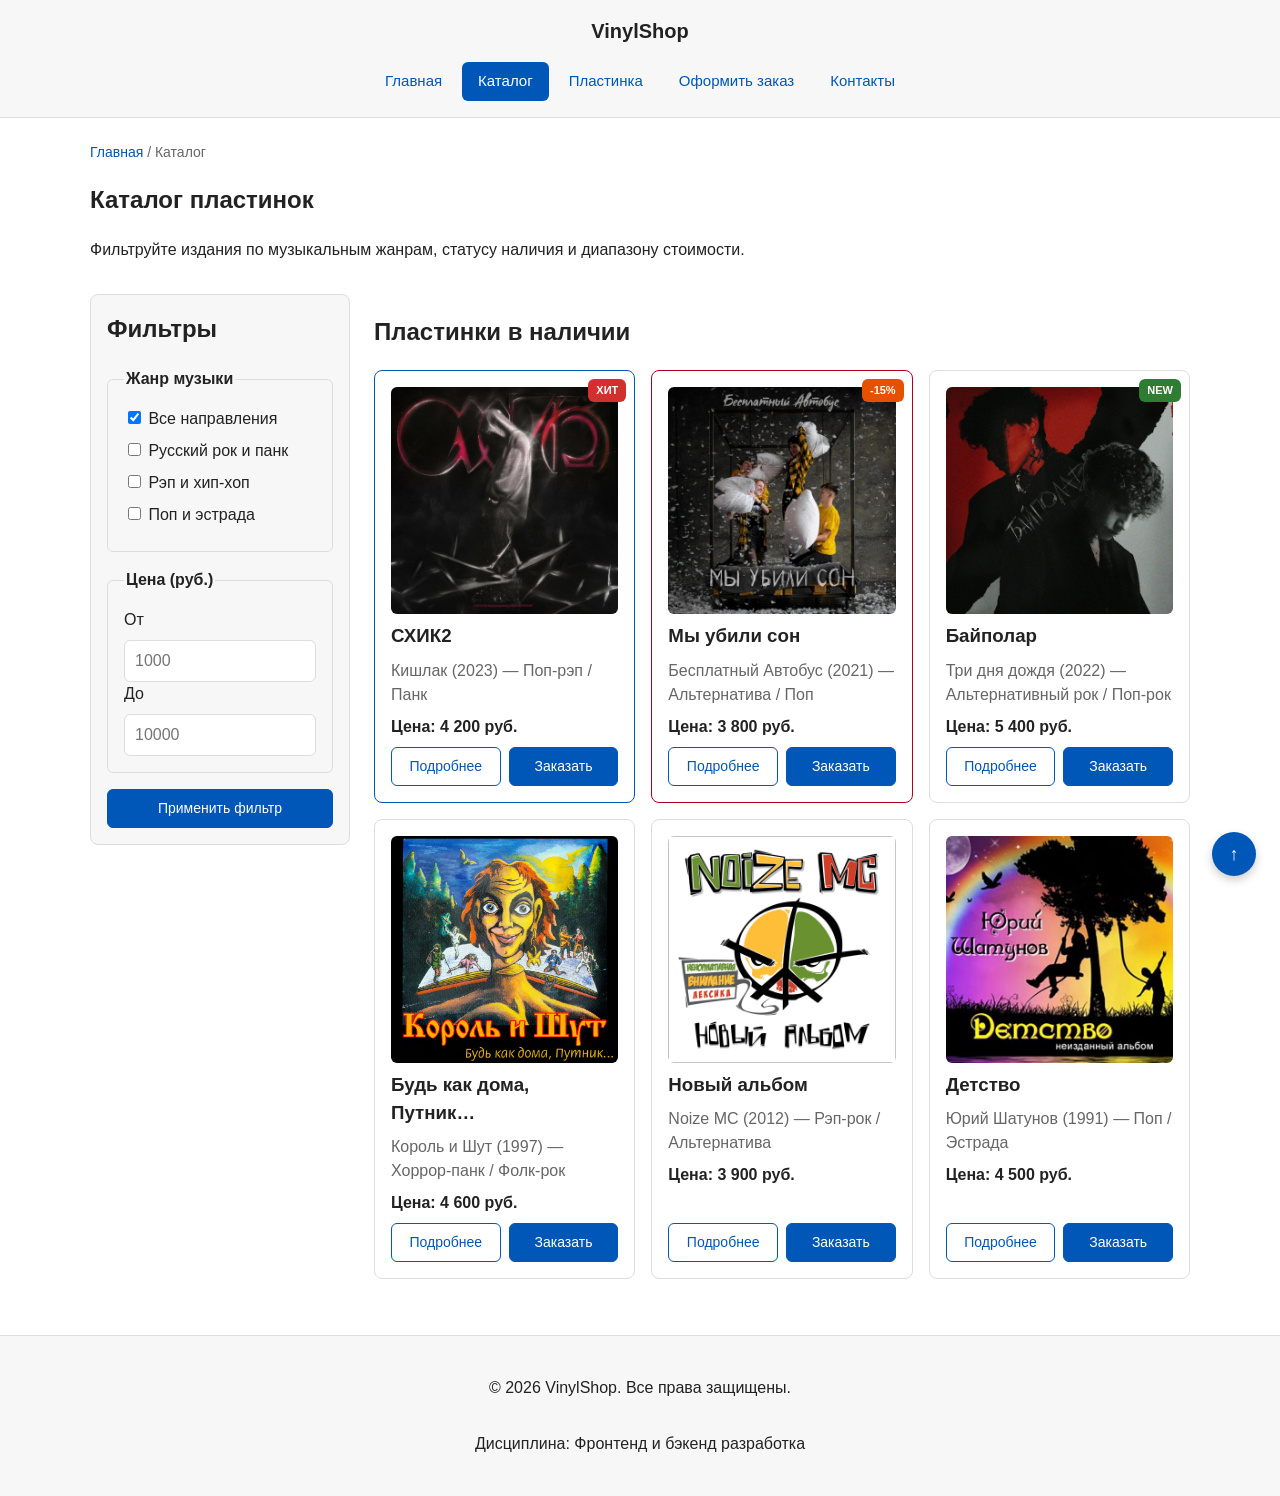
==== catalog.html @ 3bd770f6 "feat: add responsive layout styles" ====
<!DOCTYPE html>
<html lang="ru">

<head>
    <meta charset="UTF-8">
    <meta name="viewport" content="width=device-width, initial-scale=1.0">
    <meta name="description" content="Каталог виниловых пластинок магазина VinylShop. Фильтры по жанрам и ценам.">
    <meta property="og:type" content="website">
    <meta property="og:title" content="Каталог винила — VinylShop">
    <meta property="og:description" content="Выбирайте пластинки любимых исполнителей в каталоге VinylShop.">
    <title>Каталог винила — VinylShop</title>
    <link rel="stylesheet" href="css/style.css">
    <link rel="stylesheet" href="css/responsive.css">
    <script src="js/main.js" defer></script>
</head>

<body id="top">
    <header class="site-header">
        <div class="site-header__inner">
            <a class="site-header__logo" href="index.html">VinylShop</a>
            <nav class="site-nav" aria-label="Основная навигация">
                <ul class="site-nav__list">
                    <li class="site-nav__item"><a class="site-nav__link" href="index.html">Главная</a></li>
                    <li class="site-nav__item"><a class="site-nav__link site-nav__link--active" href="catalog.html">Каталог</a></li>
                    <li class="site-nav__item"><a class="site-nav__link" href="product1.html">Пластинка</a></li>
                    <li class="site-nav__item"><a class="site-nav__link" href="order.html">Оформить заказ</a></li>
                    <li class="site-nav__item"><a class="site-nav__link" href="contacts.html">Контакты</a></li>
                </ul>
            </nav>
        </div>
    </header>

    <main>
        <nav class="breadcrumbs" aria-label="Хлебные крошки">
            <a class="breadcrumbs__link" href="index.html">Главная</a>
            <span class="breadcrumbs__current">Каталог</span>
        </nav>

        <section class="section">
            <h1>Каталог пластинок</h1>
            <p>Фильтруйте издания по музыкальным жанрам, статусу наличия и диапазону стоимости.</p>
        </section>

        <section class="catalog-layout">
            <aside class="catalog-filters">
                <h2 class="catalog-filters__title">Фильтры</h2>
                <form class="filters-form" action="#" method="get">
                    <fieldset class="filters-form__group">
                        <legend class="filters-form__legend">Жанр музыки</legend>
                        <label class="filters-form__label">
                            <input class="filters-form__checkbox" type="checkbox" name="genre" value="all" checked>
                            Все направления
                        </label>
                        <label class="filters-form__label">
                            <input class="filters-form__checkbox" type="checkbox" name="genre" value="russian-rock">
                            Русский рок и панк
                        </label>
                        <label class="filters-form__label">
                            <input class="filters-form__checkbox" type="checkbox" name="genre" value="rap">
                            Рэп и хип-хоп
                        </label>
                        <label class="filters-form__label">
                            <input class="filters-form__checkbox" type="checkbox" name="genre" value="pop">
                            Поп и эстрада
                        </label>
                    </fieldset>

                    <fieldset class="filters-form__group">
                        <legend class="filters-form__legend">Цена (руб.)</legend>
                        <label class="filters-form__label" for="price-from">От</label>
                        <input class="filters-form__input" id="price-from" name="price-from" type="number" min="0" placeholder="1000">

                        <label class="filters-form__label" for="price-to">До</label>
                        <input class="filters-form__input" id="price-to" name="price-to" type="number" min="0" placeholder="10000">
                    </fieldset>

                    <button class="button button--primary" type="submit">Применить фильтр</button>
                </form>
            </aside>

            <section class="catalog-products">
                <h2>Пластинки в наличии</h2>
                <div class="products-grid">
                    <!-- Товар 1 -->
                    <article class="product-card product-card--featured">
                        <span class="product-card__badge product-card__badge--featured">Хит</span>
                        <div class="product-card__image-wrapper">
                            <img class="product-card__image" src="images/album-1.jpg" alt="Кишлак — СХИК2" loading="lazy">
                        </div>
                        <h3 class="product-card__title">СХИК2</h3>
                        <p class="product-card__description">Кишлак (2023) — Поп-рэп / Панк</p>
                        <p class="product-card__price">Цена: 4 200 руб.</p>
                        <div class="product-card__actions">
                            <a class="button button--secondary" href="product1.html">Подробнее</a>
                            <button class="button button--primary product-card__button" type="button" data-product="Кишлак — СХИК2">
                                Заказать
                            </button>
                        </div>
                    </article>

                    <!-- Товар 2 -->
                    <article class="product-card product-card--discount">
                        <span class="product-card__badge product-card__badge--discount">-15%</span>
                        <div class="product-card__image-wrapper">
                            <img class="product-card__image" src="images/album-2.jpg" alt="Бесплатный Автобус — Мы убили сон" loading="lazy">
                        </div>
                        <h3 class="product-card__title">Мы убили сон</h3>
                        <p class="product-card__description">Бесплатный Автобус (2021) — Альтернатива / Поп</p>
                        <p class="product-card__price">Цена: 3 800 руб.</p>
                        <div class="product-card__actions">
                            <a class="button button--secondary" href="product2.html">Подробнее</a>
                            <button class="button button--primary product-card__button" type="button" data-product="Бесплатный Автобус — Мы убили сон">
                                Заказать
                            </button>
                        </div>
                    </article>

                    <!-- Товар 3 -->
                    <article class="product-card">
                        <span class="product-card__badge product-card__badge--new">New</span>
                        <div class="product-card__image-wrapper">
                            <img class="product-card__image" src="images/album-3.jpg" alt="Три дня дождя — Байполар" loading="lazy">
                        </div>
                        <h3 class="product-card__title">Байполар</h3>
                        <p class="product-card__description">Три дня дождя (2022) — Альтернативный рок / Поп-рок</p>
                        <p class="product-card__price">Цена: 5 400 руб.</p>
                        <div class="product-card__actions">
                            <a class="button button--secondary" href="product3.html">Подробнее</a>
                            <button class="button button--primary product-card__button" type="button" data-product="Три дня дождя — Байполар">
                                Заказать
                            </button>
                        </div>
                    </article>

                    <!-- Товар 4 -->
                    <article class="product-card">
                        <div class="product-card__image-wrapper">
                            <img class="product-card__image" src="images/album-4.jpg" alt="Король и Шут — Будь как дома, Путник…" loading="lazy">
                        </div>
                        <h3 class="product-card__title">Будь как дома, Путник…</h3>
                        <p class="product-card__description">Король и Шут (1997) — Хоррор-панк / Фолк-рок</p>
                        <p class="product-card__price">Цена: 4 600 руб.</p>
                        <div class="product-card__actions">
                            <a class="button button--secondary" href="product4.html">Подробнее</a>
                            <button class="button button--primary product-card__button" type="button" data-product="Король и Шут — Будь как дома, Путник…">
                                Заказать
                            </button>
                        </div>
                    </article>

                    <!-- Товар 5 -->
                    <article class="product-card">
                        <div class="product-card__image-wrapper">
                            <img class="product-card__image" src="images/album-5.jpg" alt="Noize MC — Новый альбом" loading="lazy">
                        </div>
                        <h3 class="product-card__title">Новый альбом</h3>
                        <p class="product-card__description">Noize MC (2012) — Рэп-рок / Альтернатива</p>
                        <p class="product-card__price">Цена: 3 900 руб.</p>
                        <div class="product-card__actions">
                            <a class="button button--secondary" href="product5.html">Подробнее</a>
                            <button class="button button--primary product-card__button" type="button" data-product="Noize MC — Новый альбом">
                                Заказать
                            </button>
                        </div>
                    </article>

                    <!-- Товар 6 -->
                    <article class="product-card">
                        <div class="product-card__image-wrapper">
                            <img class="product-card__image" src="images/album-6.jpg" alt="Юрий Шатунов — Детство" loading="lazy">
                        </div>
                        <h3 class="product-card__title">Детство</h3>
                        <p class="product-card__description">Юрий Шатунов (1991) — Поп / Эстрада</p>
                        <p class="product-card__price">Цена: 4 500 руб.</p>
                        <div class="product-card__actions">
                            <a class="button button--secondary" href="product6.html">Подробнее</a>
                            <button class="button button--primary product-card__button" type="button" data-product="Юрий Шатунов — Детство">
                                Заказать
                            </button>
                        </div>
                    </article>
                </div>
            </section>
        </section>
    </main>

    <footer class="site-footer">
        <p>&copy; 2026 VinylShop. Все права защищены.</p>
        <p>Дисциплина: Фронтенд и бэкенд разработка</p>
    </footer>

    <!-- Модальное окно -->
    <dialog class="order-dialog" id="order-dialog" aria-labelledby="order-dialog-title">
        <h2 class="order-dialog__title" id="order-dialog-title">Быстрое оформление заказа</h2>
        <form class="order-form" id="order-form" action="#" method="post" novalidate>
            <input id="selected-product" name="selected-product" type="hidden">

            <div class="order-form__field">
                <label class="order-form__label" for="catalog-order-name">Имя</label>
                <input class="order-form__input" id="catalog-order-name" name="name" type="text" placeholder="Введите ваше имя" minlength="2" autocomplete="given-name" required>
            </div>

            <div class="order-form__field">
                <label class="order-form__label" for="catalog-order-email">E-mail</label>
                <input class="order-form__input" id="catalog-order-email" name="email" type="email" placeholder="example@mail.ru" autocomplete="email" required>
            </div>

            <div class="order-form__field">
                <label class="order-form__label" for="catalog-order-phone">Телефон</label>
                <input class="order-form__input" id="catalog-order-phone" name="phone" type="tel" inputmode="tel" placeholder="+7 (900) 000-00-00" pattern="^\+7 \(\d{3}\) \d{3}-\d{2}-\d{2}$" required>
                <small class="order-form__help">Формат: +7 (900) 000-00-00</small>
            </div>

            <div class="order-form__field order-form__field--checkbox">
                <label class="order-form__checkbox-label">
                    <input class="order-form__checkbox" id="catalog-order-agreement" name="agreement" type="checkbox" required>
                    Я согласен на обработку персональных данных
                </label>
            </div>

            <div class="order-form__actions">
                <button class="button button--secondary" type="button" id="close-order-dialog">Закрыть</button>
                <button class="button button--primary" type="submit">Отправить заявку</button>
            </div>
        </form>
    </dialog>

    <p class="success-message" id="success-message" hidden>
        Заявка успешно оформлена!
    </p>

    <a class="scroll-top-button" href="#top" aria-label="Вернуться наверх страницы">&#8593;</a>
</body>

</html>
---- css/style.css ----
/* ===============================
   1. Переменные проекта
   =============================== */

:root {
  /* Основные цвета */
  --color-bg: #ffffff;
  --color-text: #222222;
  --color-muted: #666666;
  --color-primary: #0057b8;
  --color-primary-dark: #003f86;
  --color-border: #dddddd;
  --color-surface: #f7f7f7;
  --color-surface-accent: #eef5ff;
  --color-danger: #b00020;
  --color-success: #168a2f;
  --color-success-bg: #eefaf0;
  --color-white: #ffffff;

  /* Бейджи */
  --color-badge-hit: #d32f2f;
  --color-badge-discount: #e65100;
  --color-badge-new: #2e7d32;

  /* Отступы */
  --space-xs: 4px;
  --space-sm: 8px;
  --space-md: 16px;
  --space-lg: 24px;
  --space-xl: 32px;

  /* Скругления */
  --radius-sm: 6px;
  --radius-md: 8px;
  --radius-lg: 12px;

  /* Размеры */
  --container-width: 1100px;

  /* Анимации */
  --transition-fast: 0.2s ease-in-out;
}

/* ===============================
   2. Базовые стили
   =============================== */

* {
  box-sizing: border-box;
}

html {
  scroll-behavior: smooth;
  scroll-padding-top: 90px; /* Предотвращает перекрытие заголовков sticky-шапкой */
}

body {
  margin: 0;
  font-family: Arial, sans-serif;
  line-height: 1.5;
  color: var(--color-text);
  background-color: var(--color-bg);
  min-height: 100vh;
  display: flex;
  flex-direction: column;
}

main {
  padding: var(--space-lg);
  flex: 1;
}

:target {
  outline: 2px dashed var(--color-primary);
  outline-offset: 4px;
}

/* ===============================
   3. Общие элементы интерфейса и кнопки
   =============================== */

a {
  color: var(--color-primary);
  transition: color var(--transition-fast);
}

a:hover {
  color: var(--color-primary-dark);
}

a:focus-visible {
  outline: 2px solid var(--color-primary);
  outline-offset: 3px;
}

.button {
  display: inline-block;
  padding: var(--space-sm) var(--space-md);
  border: 1px solid transparent;
  border-radius: var(--radius-sm);
  font: inherit;
  font-size: 14px;
  text-decoration: none;
  cursor: pointer;
  text-align: center;
  transition: background-color var(--transition-fast), border-color var(--transition-fast), color var(--transition-fast);
}

.button--primary {
  color: var(--color-white);
  background-color: var(--color-primary);
  border-color: var(--color-primary);
}

.button--primary:hover {
  background-color: var(--color-primary-dark);
  border-color: var(--color-primary-dark);
  color: var(--color-white);
}

.button--secondary {
  color: var(--color-primary);
  background-color: transparent;
  border-color: var(--color-primary);
}

.button--secondary:hover {
  color: var(--color-white);
  background-color: var(--color-primary);
}

.button:focus-visible {
  outline: 2px solid var(--color-primary);
  outline-offset: 3px;
}

.button:disabled,
.button--disabled {
  opacity: 0.6;
  cursor: not-allowed;
}

/* ===============================
   4. Шапка, навигация и подвал (Sticky)
   =============================== */

/* Демонстрация position: sticky */
.site-header {
  position: sticky;
  top: 0;
  z-index: 100;
  background-color: var(--color-surface);
  border-bottom: 1px solid var(--color-border);
}

.site-header__inner {
  max-width: var(--container-width);
  margin: 0 auto;
  padding: var(--space-md) var(--space-lg);
  display: flex;
  flex-direction: column;
  align-items: center;
  gap: var(--space-sm);
}

.site-header__logo {
  font-weight: 700;
  font-size: 20px;
  color: var(--color-text);
  text-decoration: none;
}

.site-nav__list {
  display: flex;
  flex-wrap: wrap;
  justify-content: center;
  align-items: center;
  gap: var(--space-md);
  padding: 0;
  margin: var(--space-sm) 0 0;
  list-style: none;
}

.site-nav__link {
  display: inline-block;
  padding: var(--space-sm) var(--space-md);
  color: var(--color-primary);
  text-decoration: none;
  border-radius: var(--radius-sm);
  transition: background-color var(--transition-fast), color var(--transition-fast);
}

.site-nav__link:hover {
  color: var(--color-white);
  background-color: var(--color-primary);
}

.site-nav__link:focus-visible {
  outline: 2px solid var(--color-primary);
  outline-offset: 3px;
}

.site-nav__link--active {
  color: var(--color-white);
  background-color: var(--color-primary);
}

.site-footer {
  padding: var(--space-lg);
  background-color: var(--color-surface);
  border-top: 1px solid var(--color-border);
  text-align: center;
  flex-direction: column;
  display: flex;
  align-items: center;
}

/* ===============================
   5. Компоненты страниц: Hero, Секции, Крошки
   =============================== */

.breadcrumbs {
  max-width: var(--container-width);
  margin: 0 auto var(--space-md);
  font-size: 14px;
  color: var(--color-muted);
}

.breadcrumbs__link {
  color: var(--color-primary);
  text-decoration: none;
}

.breadcrumbs__link:hover {
  text-decoration: underline;
}

.breadcrumbs__link::after {
  content: " / ";
  color: var(--color-muted);
}

.breadcrumbs__current {
  color: var(--color-muted);
}

.hero {
  margin: 0 0 var(--space-xl);
  position: relative;
  width: 100%;
  min-height: 70vh;
  padding: 0;
  display: flex;
  align-items: center;
  justify-content: center;
  text-align: center;
  color: var(--color-white);
  background-image: url("../images/preview.png");
  background-size: cover;
  background-position: center;
}

.hero__overlay {
  position: absolute;
  inset: 0;
  background: rgba(0, 0, 0, 0.55);
  z-index: 1;
}

.hero__content {
  position: relative;
  z-index: 2;
  max-width: 760px;
  padding: var(--space-xl) var(--space-lg);
}

.hero__title {
  margin: 0 0 var(--space-md);
  font-size: clamp(28px, 5vw, 52px);
  line-height: 1.15;
}

.hero__text {
  margin: 0 0 var(--space-lg);
  font-size: clamp(16px, 2vw, 20px);
  opacity: 0.95;
}

.hero__actions {
  display: flex;
  gap: var(--space-md);
  margin-top: var(--space-md);
  justify-content: center;
  flex-wrap: wrap;
}

.section {
  max-width: var(--container-width);
  margin: 0 auto var(--space-xl);
}

.section h2 {
  margin-top: 0;
}

.advantages-list {
  padding-left: var(--space-lg);
  line-height: 1.8;
}

.aside-info {
  max-width: var(--container-width);
  margin: 0 auto var(--space-xl);
  padding: var(--space-md);
  border-left: 4px solid var(--color-primary);
  background-color: var(--color-surface);
}

/* ===============================
   6. Карточки товаров и сетка (Relative / Absolute)
   =============================== */

.products-grid {
  display: grid;
  grid-template-columns: repeat(3, 1fr);
  gap: var(--space-lg);
}

.product-card {
  position: relative;
  display: flex;
  flex-direction: column;
  gap: var(--space-sm);
  padding: var(--space-md);
  border: 1px solid var(--color-border);
  border-radius: var(--radius-md);
  background-color: var(--color-bg);
  transition: border-color var(--transition-fast), transform var(--transition-fast), box-shadow var(--transition-fast);
}

.product-card:hover {
  border-color: var(--color-primary);
  transform: translateY(-2px);
  box-shadow: 0 4px 12px rgba(0, 0, 0, 0.06);
}

.product-card--featured {
  border-color: var(--color-primary);
}

.product-card--discount {
  border-color: var(--color-danger);
}

.product-card__badge {
  position: absolute;
  top: var(--space-sm);
  right: var(--space-sm);
  padding: 3px 8px;
  font-size: 11px;
  font-weight: 700;
  text-transform: uppercase;
  color: var(--color-white);
  border-radius: var(--radius-sm);
  z-index: 2;
}

.product-card__badge--featured {
  background-color: var(--color-badge-hit);
}

.product-card__badge--discount {
  background-color: var(--color-badge-discount);
}

.product-card__badge--new {
  background-color: var(--color-badge-new);
}

.product-card__title {
  margin: 0;
  padding-right: 48px;
}

.product-card__description {
  margin: 0;
  color: var(--color-muted);
}

.product-card__price {
  margin: 0;
  font-weight: 700;
}

.product-card__actions {
  display: flex;
  gap: var(--space-sm);
  margin-top: auto;
}

/* ===============================
   7. Каталог: Сетка и фильтры (Sticky)
   =============================== */

.catalog-layout {
  max-width: var(--container-width);
  margin: 0 auto var(--space-xl);
  display: grid;
  grid-template-columns: 260px 1fr;
  grid-template-areas: "filters products";
  gap: var(--space-lg);
}

.catalog-filters {
  grid-area: filters;
  position: sticky;
  top: 90px;
  align-self: start;
  padding: var(--space-md);
  border: 1px solid var(--color-border);
  border-radius: var(--radius-md);
  background-color: var(--color-surface);
}

.catalog-filters__title {
  margin-top: 0;
}

.catalog-products {
  grid-area: products;
}

.filters-form {
  display: grid;
  gap: var(--space-md);
}

.filters-form__group {
  margin: 0;
  padding: var(--space-md);
  border: 1px solid var(--color-border);
  border-radius: var(--radius-sm);
}

.filters-form__legend {
  font-weight: 700;
}

.filters-form__label {
  display: block;
  margin-bottom: var(--space-sm);
}

.filters-form__input {
  width: 100%;
  padding: 8px 10px;
  border: 1px solid var(--color-border);
  border-radius: var(--radius-sm);
  font: inherit;
}

/* ===============================
   8. Страница товара (product.html) и Таблица
   =============================== */

.product-details__grid {
  display: grid;
  grid-template-columns: 1fr 1fr;
  gap: var(--space-xl);
  margin-bottom: var(--space-xl);
}

.product-details__image-wrapper {
  position: relative;
  min-height: 260px;
  border: 1px solid var(--color-border);
  border-radius: var(--radius-md);
  background-color: var(--color-surface);
  display: flex;
  align-items: center;
  justify-content: center;
  overflow: hidden;
}

.product-details__placeholder {
  width: 100%;
  height: 100%;
  display: flex;
  align-items: center;
  justify-content: center;
}

.product-details__placeholder img {
  width: 100%;
  height: 100%;
  object-fit: cover;
  display: block;
  border-radius: var(--radius-md);
}

.product-details__title {
  margin-top: 0;
}

.product-details__price {
  font-size: 24px;
  font-weight: 700;
  color: var(--color-primary);
}

.product-details__actions {
  display: flex;
  gap: var(--space-md);
  margin-top: var(--space-lg);
}

/* Семантическая БЭМ-таблица */
.product-table {
  width: 100%;
  border-collapse: collapse;
  margin-top: var(--space-md);
}

.product-table__caption {
  margin-bottom: var(--space-sm);
  font-weight: 700;
  text-align: left;
  color: var(--color-muted);
}

.product-table__header,
.product-table__cell {
  padding: 12px var(--space-md);
  border: 1px solid var(--color-border);
  text-align: left;
}

.product-table__header {
  background-color: var(--color-surface);
  font-weight: 700;
}

.product-table tbody tr:nth-child(even) {
  background-color: var(--color-surface-accent);
}

/* ===============================
   9. Страница оформления заказа (order.html)
   =============================== */

.order-layout {
  max-width: var(--container-width);
  margin: 0 auto var(--space-xl);
  display: grid;
  grid-template-columns: 2fr 1fr;
  gap: var(--space-xl);
}

.order-summary-card {
  padding: var(--space-md);
  border: 1px solid var(--color-border);
  border-radius: var(--radius-md);
  background-color: var(--color-surface);
}

.order-summary-card__title {
  margin-top: 0;
}

.order-summary-card__list {
  padding-left: var(--space-md);
  line-height: 1.8;
}

/* ===============================
   10. Формы и Модальное окно (order-form, order-dialog)
   =============================== */

.order-dialog {
  width: min(100% - 32px, 560px);
  padding: var(--space-lg);
  border: none;
  border-radius: var(--radius-lg);
}

.order-dialog::backdrop {
  background-color: rgba(0, 0, 0, 0.5);
}

.order-dialog__title {
  margin-top: 0;
}

.order-form__field {
  margin-bottom: var(--space-md);
}

.order-form__label {
  display: block;
  margin-bottom: var(--space-xs);
  font-weight: 700;
}

.order-form__input,
.order-form__select,
.order-form__textarea {
  width: 100%;
  padding: 10px 12px;
  border: 1px solid var(--color-border);
  border-radius: var(--radius-sm);
  font: inherit;
  transition: border-color var(--transition-fast);
}

.order-form__checkbox {
  width: auto;
}

.order-form__checkbox-label {
  display: flex;
  align-items: center;
  gap: var(--space-sm);
  font-size: 14px;
}

.order-form__help {
  display: block;
  margin-top: var(--space-xs);
  color: var(--color-muted);
}

.order-form__input:hover,
.order-form__select:hover,
.order-form__textarea:hover {
  border-color: var(--color-primary);
}

.order-form__input:focus-visible,
.order-form__select:focus-visible,
.order-form__textarea:focus-visible {
  outline: 2px solid var(--color-primary);
  outline-offset: 3px;
}

[aria-invalid="true"] {
  border-color: var(--color-danger);
}

.order-form__actions {
  display: flex;
  gap: var(--space-md);
  margin-top: var(--space-lg);
}

.success-message {
  max-width: var(--container-width);
  margin: var(--space-lg) auto;
  padding: var(--space-md);
  border-left: 4px solid var(--color-success);
  background-color: var(--color-success-bg);
}

/* ===============================
   11. Фиксированная кнопка «Наверх» (Fixed / Z-Index)
   =============================== */

.scroll-top-button {
  position: fixed;
  bottom: 24px;
  right: 24px;
  z-index: 1000;
  display: flex;
  align-items: center;
  justify-content: center;
  width: 44px;
  height: 44px;
  background-color: var(--color-primary);
  color: var(--color-white);
  border-radius: 50%;
  text-decoration: none;
  font-size: 20px;
  font-weight: bold;
  box-shadow: 0 4px 10px rgba(0, 0, 0, 0.2);
  transition: background-color var(--transition-fast), transform var(--transition-fast);
}

.scroll-top-button:hover {
  background-color: var(--color-primary-dark);
  color: var(--color-white);
  transform: translateY(-2px);
}

.scroll-top-button:focus-visible {
  outline: 2px solid var(--color-text);
  outline-offset: 3px;
}
---- css/responsive.css ----
/* ==========================================================================
   Адаптивные стили для контрольной работы №3 (kr3-responsive-shop)
   Подход: Mobile First.
   Базовые правила рассчитаны на экраны мобильных телефонов.
   Расширения для планшетов и desktop задаются через min-width медиазапросы.
   ========================================================================== */

/* 1. Базовый сброс и защита от горизонтального переполнения */
*,
*::before,
*::after {
  box-sizing: border-box;
}

html {
  scroll-behavior: smooth;
  scroll-padding-top: 20px;
}

body {
  overflow-x: hidden;
}

img,
picture,
video {
  max-width: 100%;
  height: auto;
  display: block;
}

/* 2. Адаптивные контейнеры */
.site-header__inner,
.breadcrumbs,
.section,
.catalog-layout,
.order-layout,
.aside-info,
.success-message {
  width: min(100% - 32px, var(--container-width, 1100px));
  margin-inline: auto;
}

/* 3. Шапка и навигация: Mobile First */
.site-header {
  position: static; /* На мобильных оставляем статичной для экономии места */
}

.site-header__inner {
  padding: var(--space-md) 0;
  display: flex;
  flex-direction: column;
  align-items: center;
  gap: var(--space-md);
}

.site-nav {
  width: 100%;
}

.site-nav__list {
  display: flex;
  flex-direction: column;
  width: 100%;
  gap: var(--space-xs);
  padding: 0;
  margin: 0;
  list-style: none;
}

.site-nav__item {
  width: 100%;
  text-align: center;
}

.site-nav__link {
  display: block;
  width: 100%;
  padding: 12px 16px;
  font-size: 15px;
  border-radius: var(--radius-sm);
}

/* 4. Hero-блок */
.hero {
  min-height: auto;
  padding: clamp(40px, 8vw, 80px) 16px;
}

.hero__content {
  padding: 0;
  max-width: 680px;
}

.hero__title {
  font-size: clamp(26px, 7vw, 48px);
  line-height: 1.2;
}

.hero__text {
  font-size: clamp(15px, 3.5vw, 18px);
}

.hero__actions {
  flex-direction: column;
  width: 100%;
  max-width: 320px;
  margin-inline: auto;
}

.hero__actions .button {
  width: 100%;
}

/* 5. Карточки товаров и сетка */
.products-grid {
  display: grid;
  grid-template-columns: 1fr;
  gap: var(--space-md);
}

.product-card {
  min-width: 0;
}

.product-card__image-wrapper {
  position: relative;
  width: 100%;
  aspect-ratio: 1 / 1; /* Квадратный конверт для виниловой пластинки */
  overflow: hidden;
  border-radius: var(--radius-sm);
  background-color: var(--color-surface);
}

.product-card__image {
  width: 100%;
  height: 100%;
  object-fit: cover;
  transition: transform var(--transition-fast, 0.2s ease);
}

.product-card:hover .product-card__image {
  transform: scale(1.04);
}

.product-card__title,
.product-card__description {
  overflow-wrap: anywhere;
}

.product-card__actions {
  display: flex;
  flex-direction: column;
  gap: var(--space-sm);
}

.product-card__actions .button {
  width: 100%;
}

/* 6. Страница каталога: фильтры и товары */
.catalog-layout {
  display: grid;
  grid-template-columns: 1fr;
  grid-template-areas: "filters" "products";
  gap: var(--space-lg);
}

.catalog-filters {
  grid-area: filters;
  position: static;
  width: 100%;
}

.catalog-products {
  grid-area: products;
}

/* 7. Страница товара (product.html) */
.product-details__grid {
  display: grid;
  grid-template-columns: 1fr;
  gap: var(--space-lg);
}

.product-details__image-wrapper {
  max-width: 440px;
  margin-inline: auto;
  aspect-ratio: 1 / 1;
}

.product-details__placeholder img {
  width: 100%;
  height: 100%;
  object-fit: cover;
}

.product-details__actions {
  flex-direction: column;
}

.product-details__actions .button {
  width: 100%;
}

/* Адаптивная таблица с горизонтальным скроллом */
.table-wrapper {
  width: 100%;
  overflow-x: auto;
  -webkit-overflow-scrolling: touch;
  margin-top: var(--space-md);
  border: 1px solid var(--color-border);
  border-radius: var(--radius-sm);
}

.product-table {
  width: 100%;
  min-width: 540px; /* Фиксированная минимальная ширина для избежания смятия ячеек */
  margin-top: 0;
  border: none;
}

/* 8. Оформление заказа (order.html) и Модальное окно */
.order-layout {
  display: grid;
  grid-template-columns: 1fr;
  gap: var(--space-lg);
}

.order-form__input,
.order-form__select,
.order-form__textarea {
  min-height: 44px; /* Удобный размер для тапа пальцем */
  font-size: 16px; /* Защита от авто-зума в Safari на iOS */
}

.order-form__actions {
  flex-direction: column;
}

.order-form__actions .button {
  width: 100%;
}

.order-dialog {
  width: min(100% - 24px, 560px);
  max-height: calc(100vh - 32px);
  overflow-y: auto;
}

/* 9. Кнопка "Наверх" */
.scroll-top-button {
  bottom: 16px;
  right: 16px;
  width: 40px;
  height: 40px;
  font-size: 18px;
}

/* ==========================================================================
   Медиазапрос: Планшеты (min-width: 640px)
   ========================================================================== */
@media (min-width: 640px) {
  .products-grid {
    grid-template-columns: repeat(2, minmax(0, 1fr));
  }

  .product-card__actions {
    flex-direction: row;
  }

  .product-card__actions .button {
    flex: 1;
  }
}

/* ==========================================================================
   Медиазапрос: Планшеты и ноутбуки (min-width: 768px)
   ========================================================================== */
@media (min-width: 768px) {
  html {
    scroll-padding-top: 90px;
  }

  .site-header {
    position: sticky;
    top: 0;
    z-index: 100;
  }

  .site-nav__list {
    flex-direction: row;
    flex-wrap: wrap;
    justify-content: center;
    width: auto;
  }

  .site-nav__item {
    width: auto;
  }

  .site-nav__link {
    width: auto;
    display: inline-block;
    padding: var(--space-sm) var(--space-md);
  }

  .hero__actions {
    flex-direction: row;
    max-width: none;
  }

  .hero__actions .button {
    width: auto;
  }

  .product-details__grid {
    grid-template-columns: 1fr 1fr;
    gap: var(--space-xl);
  }

  .product-details__actions {
    flex-direction: row;
  }

  .product-details__actions .button {
    width: auto;
  }

  .order-form__actions {
    flex-direction: row;
  }

  .order-form__actions .button {
    width: auto;
  }

  .scroll-top-button {
    bottom: 24px;
    right: 24px;
    width: 44px;
    height: 44px;
  }
}

/* ==========================================================================
   Медиазапрос: Десктоп (min-width: 1024px)
   ========================================================================== */
@media (min-width: 1024px) {
  .products-grid {
    grid-template-columns: repeat(3, minmax(0, 1fr));
  }

  .catalog-layout {
    grid-template-columns: 260px 1fr;
    grid-template-areas: "filters products";
  }

  .catalog-filters {
    position: sticky;
    top: 90px;
    align-self: start;
  }

  .order-layout {
    grid-template-columns: 2fr 1fr;
  }
}
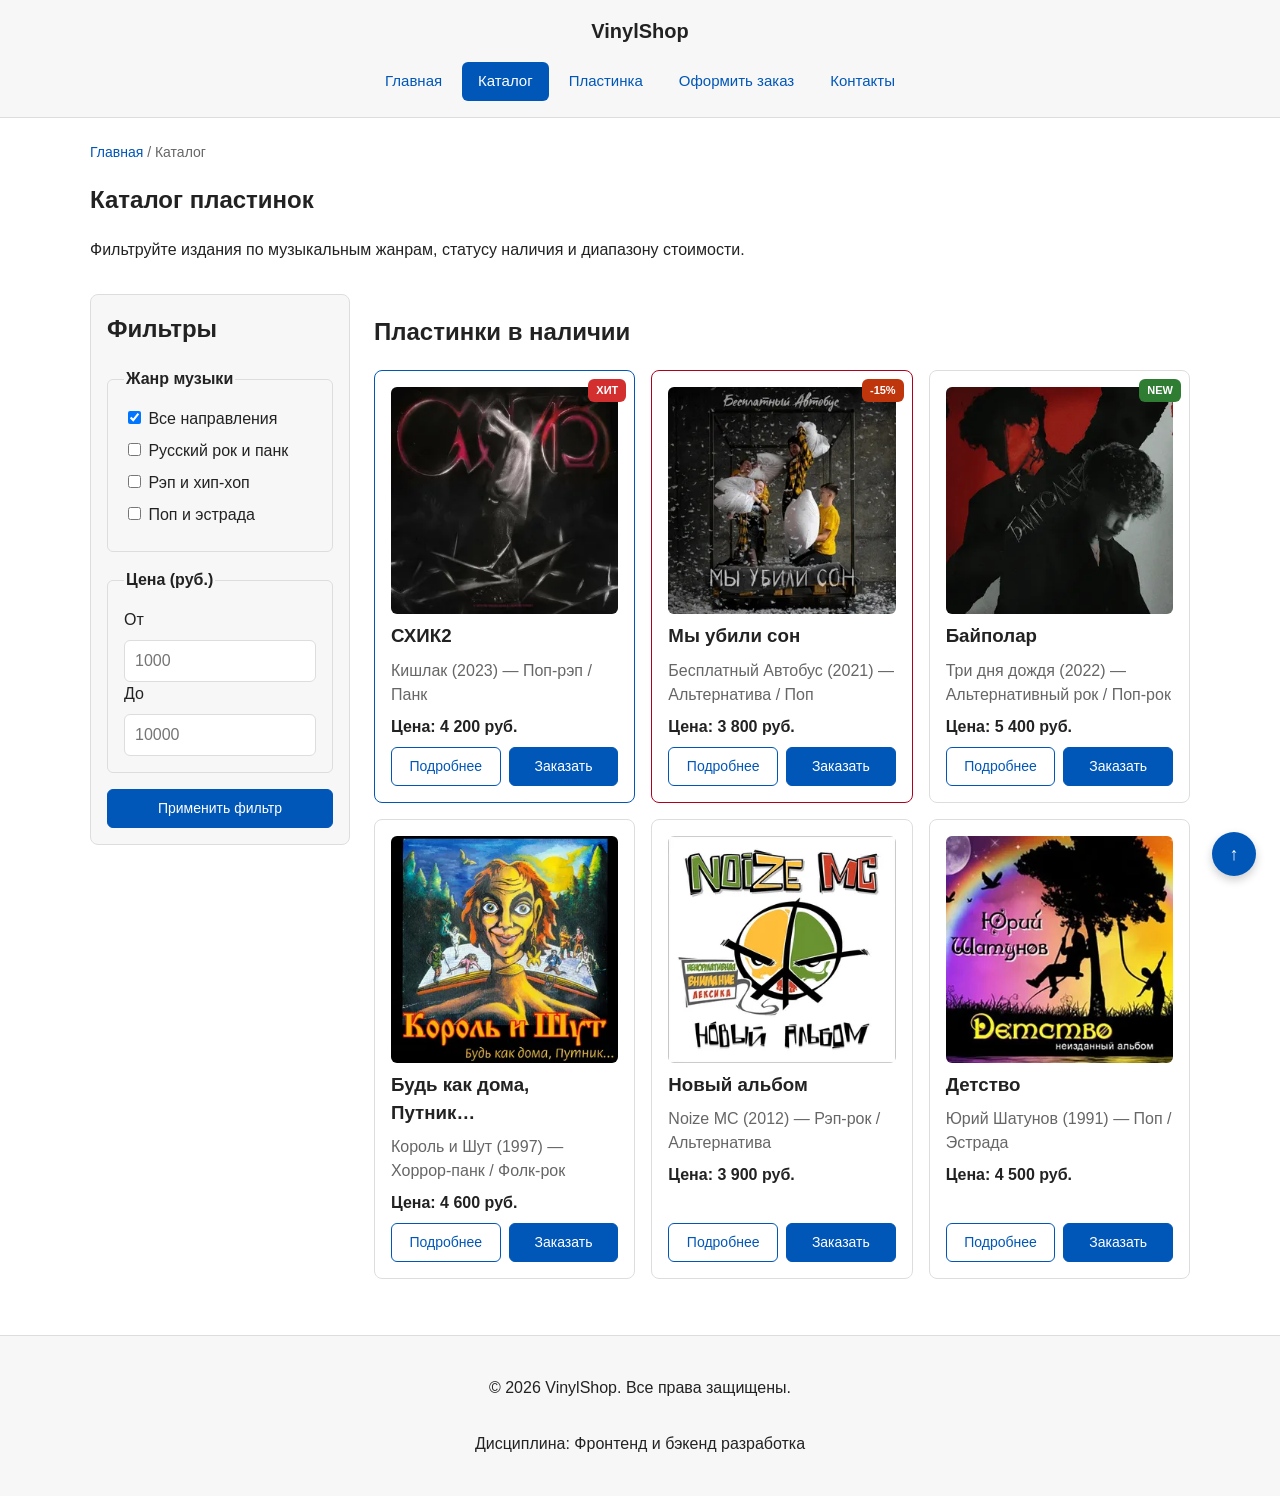
==== commit 79206fa0: "fix: improve accessibility and add Lighthouse report" ====
--- a/catalog.html
+++ b/catalog.html
@@ -15,13 +15,16 @@
 </head>
 
 <body id="top">
+    <a class="skip-link" href="#main">Перейти к основному содержимому</a>
+
     <header class="site-header">
         <div class="site-header__inner">
             <a class="site-header__logo" href="index.html">VinylShop</a>
             <nav class="site-nav" aria-label="Основная навигация">
                 <ul class="site-nav__list">
                     <li class="site-nav__item"><a class="site-nav__link" href="index.html">Главная</a></li>
-                    <li class="site-nav__item"><a class="site-nav__link site-nav__link--active" href="catalog.html">Каталог</a></li>
+                    <li class="site-nav__item"><a class="site-nav__link site-nav__link--active" href="catalog.html"
+                            aria-current="page">Каталог</a></li>
                     <li class="site-nav__item"><a class="site-nav__link" href="product1.html">Пластинка</a></li>
                     <li class="site-nav__item"><a class="site-nav__link" href="order.html">Оформить заказ</a></li>
                     <li class="site-nav__item"><a class="site-nav__link" href="contacts.html">Контакты</a></li>
@@ -30,7 +33,7 @@
         </div>
     </header>
 
-    <main>
+    <main id="main">
         <nav class="breadcrumbs" aria-label="Хлебные крошки">
             <a class="breadcrumbs__link" href="index.html">Главная</a>
             <span class="breadcrumbs__current">Каталог</span>
@@ -68,10 +71,12 @@
                     <fieldset class="filters-form__group">
                         <legend class="filters-form__legend">Цена (руб.)</legend>
                         <label class="filters-form__label" for="price-from">От</label>
-                        <input class="filters-form__input" id="price-from" name="price-from" type="number" min="0" placeholder="1000">
+                        <input class="filters-form__input" id="price-from" name="price-from" type="number" min="0"
+                            placeholder="1000">
 
                         <label class="filters-form__label" for="price-to">До</label>
-                        <input class="filters-form__input" id="price-to" name="price-to" type="number" min="0" placeholder="10000">
+                        <input class="filters-form__input" id="price-to" name="price-to" type="number" min="0"
+                            placeholder="10000">
                     </fieldset>
 
                     <button class="button button--primary" type="submit">Применить фильтр</button>
@@ -85,14 +90,17 @@
                     <article class="product-card product-card--featured">
                         <span class="product-card__badge product-card__badge--featured">Хит</span>
                         <div class="product-card__image-wrapper">
-                            <img class="product-card__image" src="images/album-1.jpg" alt="Кишлак — СХИК2" loading="lazy">
+                            <img class="product-card__image" src="images/album-1.webp"
+                                alt="Обложка альбома Кишлак — СХИК2" loading="lazy">
                         </div>
                         <h3 class="product-card__title">СХИК2</h3>
                         <p class="product-card__description">Кишлак (2023) — Поп-рэп / Панк</p>
                         <p class="product-card__price">Цена: 4 200 руб.</p>
                         <div class="product-card__actions">
-                            <a class="button button--secondary" href="product1.html">Подробнее</a>
-                            <button class="button button--primary product-card__button" type="button" data-product="Кишлак — СХИК2">
+                            <a class="button button--secondary" href="product1.html"
+                                aria-label="Подробнее об альбоме Кишлак — СХИК2">Подробнее</a>
+                            <button class="button button--primary product-card__button" type="button"
+                                data-product="Кишлак — СХИК2">
                                 Заказать
                             </button>
                         </div>
@@ -102,14 +110,17 @@
                     <article class="product-card product-card--discount">
                         <span class="product-card__badge product-card__badge--discount">-15%</span>
                         <div class="product-card__image-wrapper">
-                            <img class="product-card__image" src="images/album-2.jpg" alt="Бесплатный Автобус — Мы убили сон" loading="lazy">
+                            <img class="product-card__image" src="images/album-2.webp"
+                                alt="Обложка альбома Бесплатный Автобус — Мы убили сон" loading="lazy">
                         </div>
                         <h3 class="product-card__title">Мы убили сон</h3>
                         <p class="product-card__description">Бесплатный Автобус (2021) — Альтернатива / Поп</p>
                         <p class="product-card__price">Цена: 3 800 руб.</p>
                         <div class="product-card__actions">
-                            <a class="button button--secondary" href="product2.html">Подробнее</a>
-                            <button class="button button--primary product-card__button" type="button" data-product="Бесплатный Автобус — Мы убили сон">
+                            <a class="button button--secondary" href="product2.html"
+                                aria-label="Подробнее об альбоме Бесплатный Автобус — Мы убили сон">Подробнее</a>
+                            <button class="button button--primary product-card__button" type="button"
+                                data-product="Бесплатный Автобус — Мы убили сон">
                                 Заказать
                             </button>
                         </div>
@@ -119,14 +130,17 @@
                     <article class="product-card">
                         <span class="product-card__badge product-card__badge--new">New</span>
                         <div class="product-card__image-wrapper">
-                            <img class="product-card__image" src="images/album-3.jpg" alt="Три дня дождя — Байполар" loading="lazy">
+                            <img class="product-card__image" src="images/album-3.webp"
+                                alt="Обложка альбома Три дня дождя — Байполар" loading="lazy">
                         </div>
                         <h3 class="product-card__title">Байполар</h3>
                         <p class="product-card__description">Три дня дождя (2022) — Альтернативный рок / Поп-рок</p>
                         <p class="product-card__price">Цена: 5 400 руб.</p>
                         <div class="product-card__actions">
-                            <a class="button button--secondary" href="product3.html">Подробнее</a>
-                            <button class="button button--primary product-card__button" type="button" data-product="Три дня дождя — Байполар">
+                            <a class="button button--secondary" href="product3.html"
+                                aria-label="Подробнее об альбоме Три дня дождя — Байполар">Подробнее</a>
+                            <button class="button button--primary product-card__button" type="button"
+                                data-product="Три дня дождя — Байполар">
                                 Заказать
                             </button>
                         </div>
@@ -135,14 +149,17 @@
                     <!-- Товар 4 -->
                     <article class="product-card">
                         <div class="product-card__image-wrapper">
-                            <img class="product-card__image" src="images/album-4.jpg" alt="Король и Шут — Будь как дома, Путник…" loading="lazy">
+                            <img class="product-card__image" src="images/album-4.webp"
+                                alt="Обложка альбома Король и Шут — Будь как дома, Путник…" loading="lazy">
                         </div>
                         <h3 class="product-card__title">Будь как дома, Путник…</h3>
                         <p class="product-card__description">Король и Шут (1997) — Хоррор-панк / Фолк-рок</p>
                         <p class="product-card__price">Цена: 4 600 руб.</p>
                         <div class="product-card__actions">
-                            <a class="button button--secondary" href="product4.html">Подробнее</a>
-                            <button class="button button--primary product-card__button" type="button" data-product="Король и Шут — Будь как дома, Путник…">
+                            <a class="button button--secondary" href="product4.html"
+                                aria-label="Подробнее об альбоме Король и Шут — Будь как дома, Путник…">Подробнее</a>
+                            <button class="button button--primary product-card__button" type="button"
+                                data-product="Король и Шут — Будь как дома, Путник…">
                                 Заказать
                             </button>
                         </div>
@@ -151,14 +168,17 @@
                     <!-- Товар 5 -->
                     <article class="product-card">
                         <div class="product-card__image-wrapper">
-                            <img class="product-card__image" src="images/album-5.jpg" alt="Noize MC — Новый альбом" loading="lazy">
+                            <img class="product-card__image" src="images/album-5.webp"
+                                alt="Обложка альбома Noize MC — Новый альбом" loading="lazy">
                         </div>
                         <h3 class="product-card__title">Новый альбом</h3>
                         <p class="product-card__description">Noize MC (2012) — Рэп-рок / Альтернатива</p>
                         <p class="product-card__price">Цена: 3 900 руб.</p>
                         <div class="product-card__actions">
-                            <a class="button button--secondary" href="product5.html">Подробнее</a>
-                            <button class="button button--primary product-card__button" type="button" data-product="Noize MC — Новый альбом">
+                            <a class="button button--secondary" href="product5.html"
+                                aria-label="Подробнее об альбоме Noize MC — Новый альбом">Подробнее</a>
+                            <button class="button button--primary product-card__button" type="button"
+                                data-product="Noize MC — Новый альбом">
                                 Заказать
                             </button>
                         </div>
@@ -167,14 +187,17 @@
                     <!-- Товар 6 -->
                     <article class="product-card">
                         <div class="product-card__image-wrapper">
-                            <img class="product-card__image" src="images/album-6.jpg" alt="Юрий Шатунов — Детство" loading="lazy">
+                            <img class="product-card__image" src="images/album-6.webp"
+                                alt="Обложка альбома Юрия Шатунова — Детство" loading="lazy">
                         </div>
                         <h3 class="product-card__title">Детство</h3>
                         <p class="product-card__description">Юрий Шатунов (1991) — Поп / Эстрада</p>
                         <p class="product-card__price">Цена: 4 500 руб.</p>
                         <div class="product-card__actions">
-                            <a class="button button--secondary" href="product6.html">Подробнее</a>
-                            <button class="button button--primary product-card__button" type="button" data-product="Юрий Шатунов — Детство">
+                            <a class="button button--secondary" href="product6.html"
+                                aria-label="Подробнее об альбоме Юрия Шатунова — Детство">Подробнее</a>
+                            <button class="button button--primary product-card__button" type="button"
+                                data-product="Юрий Шатунов — Детство">
                                 Заказать
                             </button>
                         </div>
@@ -197,39 +220,45 @@
 
             <div class="order-form__field">
                 <label class="order-form__label" for="catalog-order-name">Имя</label>
-                <input class="order-form__input" id="catalog-order-name" name="name" type="text" placeholder="Введите ваше имя" minlength="2" autocomplete="given-name" required>
+                <input class="order-form__input" id="catalog-order-name" name="name" type="text"
+                    placeholder="Введите ваше имя" minlength="2" autocomplete="given-name" required>
             </div>
 
             <div class="order-form__field">
                 <label class="order-form__label" for="catalog-order-email">E-mail</label>
-                <input class="order-form__input" id="catalog-order-email" name="email" type="email" placeholder="example@mail.ru" autocomplete="email" required>
+                <input class="order-form__input" id="catalog-order-email" name="email" type="email"
+                    placeholder="example@mail.ru" autocomplete="email" required>
             </div>
 
             <div class="order-form__field">
                 <label class="order-form__label" for="catalog-order-phone">Телефон</label>
-                <input class="order-form__input" id="catalog-order-phone" name="phone" type="tel" inputmode="tel" placeholder="+7 (900) 000-00-00" pattern="^\+7 \(\d{3}\) \d{3}-\d{2}-\d{2}$" required>
-                <small class="order-form__help">Формат: +7 (900) 000-00-00</small>
+                <input class="order-form__input" id="catalog-order-phone" name="phone" type="tel" inputmode="tel"
+                    placeholder="+7 (900) 000-00-00" pattern="^\+7 \(\d{3}\) \d{3}-\d{2}-\d{2}$" required
+                    aria-describedby="catalog-order-phone-help">
+                <small class="order-form__help" id="catalog-order-phone-help">Формат: +7 (900) 000-00-00</small>
             </div>
 
             <div class="order-form__field order-form__field--checkbox">
                 <label class="order-form__checkbox-label">
-                    <input class="order-form__checkbox" id="catalog-order-agreement" name="agreement" type="checkbox" required>
+                    <input class="order-form__checkbox" id="catalog-order-agreement" name="agreement" type="checkbox"
+                        required>
                     Я согласен на обработку персональных данных
                 </label>
             </div>
 
             <div class="order-form__actions">
-                <button class="button button--secondary" type="button" id="close-order-dialog">Закрыть</button>
+                <button class="button button--secondary" type="button" id="close-order-dialog"
+                    aria-label="Закрыть модальное окно">Закрыть</button>
                 <button class="button button--primary" type="submit">Отправить заявку</button>
             </div>
         </form>
     </dialog>
 
-    <p class="success-message" id="success-message" hidden>
+    <p class="success-message" id="success-message" role="status" hidden>
         Заявка успешно оформлена!
     </p>
 
-    <a class="scroll-top-button" href="#top" aria-label="Вернуться наверх страницы">&#8593;</a>
+    <a class="scroll-top-button" href="#top" aria-label="Вернуться в начало страницы">&#8593;</a>
 </body>
 
-</html>
+</html>
--- a/css/style.css
+++ b/css/style.css
@@ -19,7 +19,7 @@
 
   /* Бейджи */
   --color-badge-hit: #d32f2f;
-  --color-badge-discount: #e65100;
+  --color-badge-discount: #bf360c;
   --color-badge-new: #2e7d32;
 
   /* Отступы */
@@ -255,7 +255,7 @@
   justify-content: center;
   text-align: center;
   color: var(--color-white);
-  background-image: url("../images/preview.png");
+  background-image: url("../images/preview.webp");
   background-size: cover;
   background-position: center;
 }
@@ -693,4 +693,60 @@
 .scroll-top-button:focus-visible {
   outline: 2px solid var(--color-text);
   outline-offset: 3px;
+}
+
+
+/* ==========================================================================
+   Стили доступности (A11y / Практика №13)
+   ========================================================================== */
+
+/* Ссылка быстрого перехода к контенту */
+.skip-link {
+  position: absolute;
+  left: 16px;
+  top: -120px;
+  z-index: 2000;
+  padding: 10px 16px;
+  color: var(--color-white);
+  background-color: var(--color-text);
+  border: 2px solid var(--color-primary);
+  border-radius: var(--radius-sm);
+  text-decoration: none;
+  font-weight: 700;
+  transition: top var(--transition-fast, 0.2s ease);
+}
+
+.skip-link:focus,
+.skip-link:focus-visible {
+  top: 16px;
+  outline: 3px solid var(--color-primary);
+  outline-offset: 3px;
+}
+
+/* Видимый контур фокуса */
+:focus-visible {
+  outline: 3px solid var(--color-primary);
+  outline-offset: 3px;
+}
+
+/* Дополнительные стили для заголовков строк в таблицах характеристик */
+.product-table th[scope="row"] {
+  background-color: var(--color-surface);
+  font-weight: 700;
+  text-align: left;
+}
+
+/* Отключение резких анимаций и плавного скролла для пользователей с чувствительностью */
+@media (prefers-reduced-motion: reduce) {
+  html {
+    scroll-behavior: auto;
+  }
+
+  *,
+  *::before,
+  *::after {
+    animation-duration: 0.01ms !important;
+    animation-iteration-count: 1 !important;
+    transition-duration: 0.01ms !important;
+  }
 }
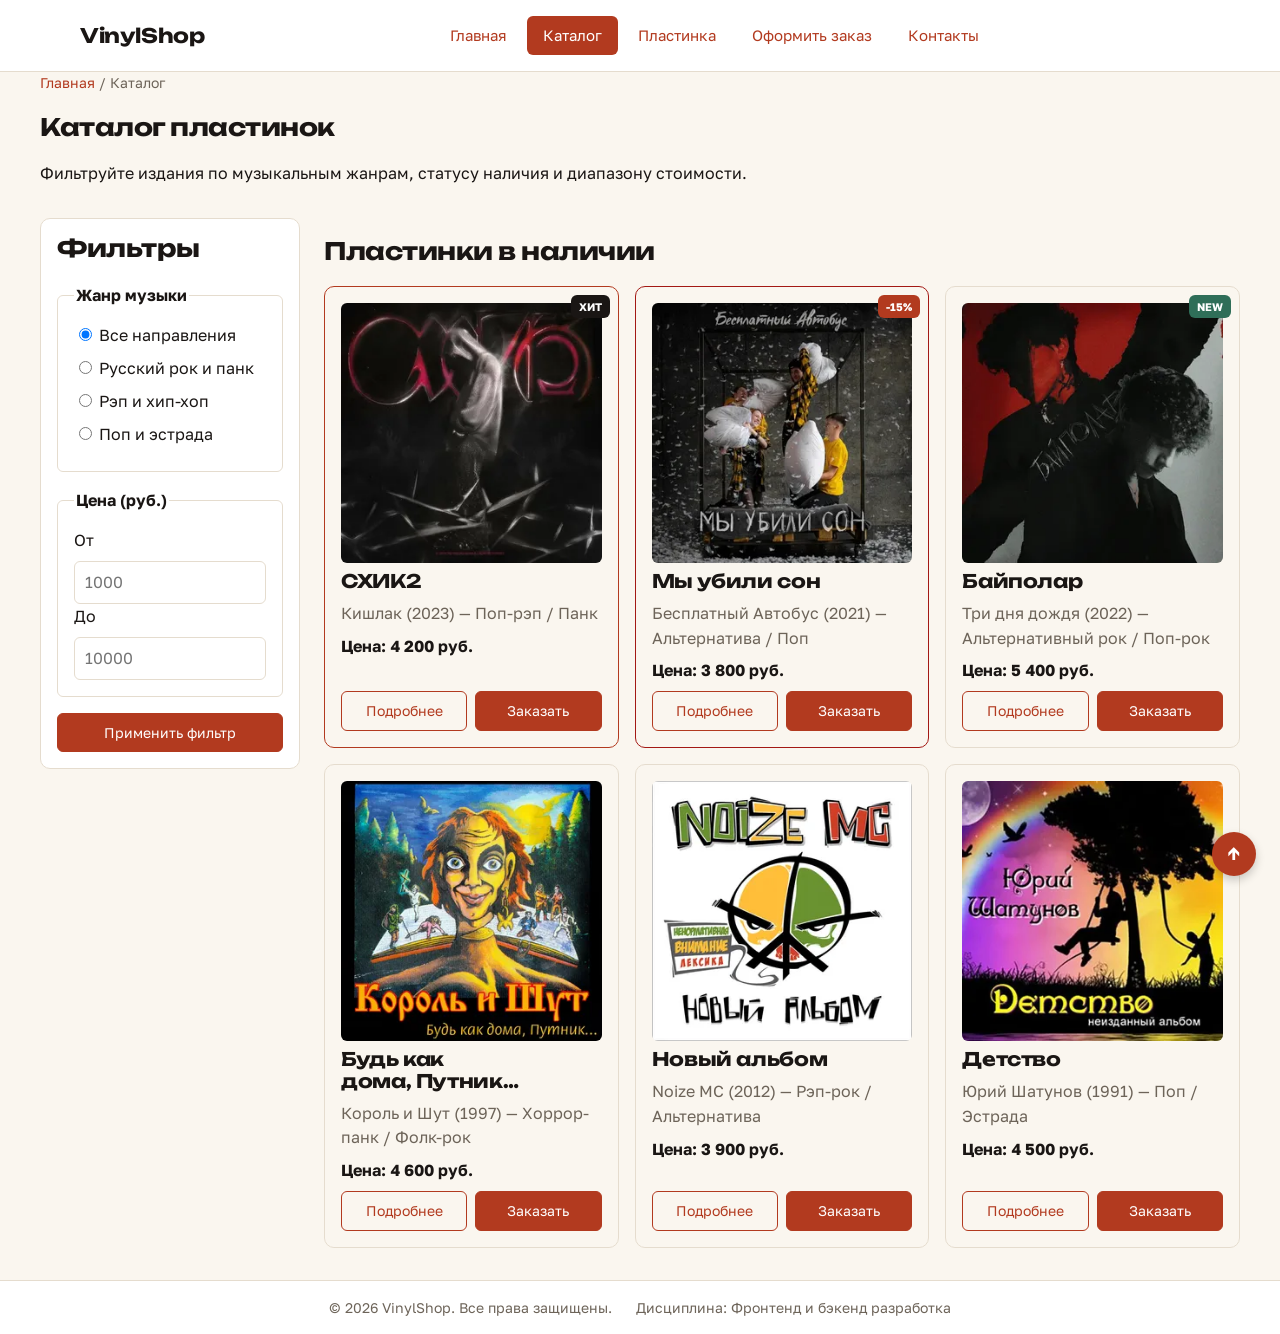
==== commit c31f66db: "fix: prepare responsive project for submission" ====
--- a/catalog.html
+++ b/catalog.html
@@ -9,6 +9,17 @@
     <meta property="og:title" content="Каталог винила — VinylShop">
     <meta property="og:description" content="Выбирайте пластинки любимых исполнителей в каталоге VinylShop.">
     <title>Каталог винила — VinylShop</title>
+    <link rel="preconnect" href="https://fonts.googleapis.com">
+    <link rel="preconnect" href="https://fonts.gstatic.com" crossorigin>
+    <link rel="preload" as="style"
+        href="https://fonts.googleapis.com/css2?family=Golos+Text:wght@400;500;700&family=Unbounded:wght@600;800&display=swap">
+    <link rel="stylesheet"
+        href="https://fonts.googleapis.com/css2?family=Golos+Text:wght@400;500;700&family=Unbounded:wght@600;800&display=swap"
+        media="print" onload="this.media='all'">
+    <noscript>
+        <link rel="stylesheet"
+            href="https://fonts.googleapis.com/css2?family=Golos+Text:wght@400;500;700&family=Unbounded:wght@600;800&display=swap">
+    </noscript>
     <link rel="stylesheet" href="css/style.css">
     <link rel="stylesheet" href="css/responsive.css">
     <script src="js/main.js" defer></script>
@@ -50,20 +61,22 @@
                 <form class="filters-form" action="#" method="get">
                     <fieldset class="filters-form__group">
                         <legend class="filters-form__legend">Жанр музыки</legend>
-                        <label class="filters-form__label">
-                            <input class="filters-form__checkbox" type="checkbox" name="genre" value="all" checked>
+                        <!-- Радиокнопки: выбор жанра взаимоисключающий,
+                             «Все направления» не может конфликтовать с конкретным жанром -->
+                        <label class="filters-form__label">
+                            <input class="filters-form__radio" type="radio" name="genre" value="all" checked>
                             Все направления
                         </label>
                         <label class="filters-form__label">
-                            <input class="filters-form__checkbox" type="checkbox" name="genre" value="russian-rock">
+                            <input class="filters-form__radio" type="radio" name="genre" value="russian-rock">
                             Русский рок и панк
                         </label>
                         <label class="filters-form__label">
-                            <input class="filters-form__checkbox" type="checkbox" name="genre" value="rap">
+                            <input class="filters-form__radio" type="radio" name="genre" value="rap">
                             Рэп и хип-хоп
                         </label>
                         <label class="filters-form__label">
-                            <input class="filters-form__checkbox" type="checkbox" name="genre" value="pop">
+                            <input class="filters-form__radio" type="radio" name="genre" value="pop">
                             Поп и эстрада
                         </label>
                     </fieldset>
@@ -91,7 +104,7 @@
                         <span class="product-card__badge product-card__badge--featured">Хит</span>
                         <div class="product-card__image-wrapper">
                             <img class="product-card__image" src="images/album-1.webp"
-                                alt="Обложка альбома Кишлак — СХИК2" loading="lazy">
+                                alt="Обложка альбома Кишлак — СХИК2" loading="lazy" width="400" height="400">
                         </div>
                         <h3 class="product-card__title">СХИК2</h3>
                         <p class="product-card__description">Кишлак (2023) — Поп-рэп / Панк</p>
@@ -111,7 +124,8 @@
                         <span class="product-card__badge product-card__badge--discount">-15%</span>
                         <div class="product-card__image-wrapper">
                             <img class="product-card__image" src="images/album-2.webp"
-                                alt="Обложка альбома Бесплатный Автобус — Мы убили сон" loading="lazy">
+                                alt="Обложка альбома Бесплатный Автобус — Мы убили сон" loading="lazy" width="400"
+                                height="400">
                         </div>
                         <h3 class="product-card__title">Мы убили сон</h3>
                         <p class="product-card__description">Бесплатный Автобус (2021) — Альтернатива / Поп</p>
@@ -131,7 +145,7 @@
                         <span class="product-card__badge product-card__badge--new">New</span>
                         <div class="product-card__image-wrapper">
                             <img class="product-card__image" src="images/album-3.webp"
-                                alt="Обложка альбома Три дня дождя — Байполар" loading="lazy">
+                                alt="Обложка альбома Три дня дождя — Байполар" loading="lazy" width="400" height="400">
                         </div>
                         <h3 class="product-card__title">Байполар</h3>
                         <p class="product-card__description">Три дня дождя (2022) — Альтернативный рок / Поп-рок</p>
@@ -150,7 +164,8 @@
                     <article class="product-card">
                         <div class="product-card__image-wrapper">
                             <img class="product-card__image" src="images/album-4.webp"
-                                alt="Обложка альбома Король и Шут — Будь как дома, Путник…" loading="lazy">
+                                alt="Обложка альбома Король и Шут — Будь как дома, Путник…" loading="lazy" width="400"
+                                height="400">
                         </div>
                         <h3 class="product-card__title">Будь как дома, Путник…</h3>
                         <p class="product-card__description">Король и Шут (1997) — Хоррор-панк / Фолк-рок</p>
@@ -169,7 +184,7 @@
                     <article class="product-card">
                         <div class="product-card__image-wrapper">
                             <img class="product-card__image" src="images/album-5.webp"
-                                alt="Обложка альбома Noize MC — Новый альбом" loading="lazy">
+                                alt="Обложка альбома Noize MC — Новый альбом" loading="lazy" width="400" height="400">
                         </div>
                         <h3 class="product-card__title">Новый альбом</h3>
                         <p class="product-card__description">Noize MC (2012) — Рэп-рок / Альтернатива</p>
@@ -188,7 +203,7 @@
                     <article class="product-card">
                         <div class="product-card__image-wrapper">
                             <img class="product-card__image" src="images/album-6.webp"
-                                alt="Обложка альбома Юрия Шатунова — Детство" loading="lazy">
+                                alt="Обложка альбома Юрия Шатунова — Детство" loading="lazy" width="400" height="400">
                         </div>
                         <h3 class="product-card__title">Детство</h3>
                         <p class="product-card__description">Юрий Шатунов (1991) — Поп / Эстрада</p>
--- a/css/style.css
+++ b/css/style.css
@@ -1,26 +1,44 @@
+@font-face {
+  font-family: "Golos Text Fallback";
+  src: local("Arial"), local("Helvetica Neue"), local("Helvetica");
+  size-adjust: 100%;
+  ascent-override: 92%;
+  descent-override: 22%;
+  line-gap-override: 0%;
+}
+
+@font-face {
+  font-family: "Unbounded Fallback";
+  src: local("Arial Black"), local("Arial Bold"), local("Arial");
+  size-adjust: 94%;
+  ascent-override: 90%;
+  descent-override: 24%;
+  line-gap-override: 0%;
+}
+
 /* ===============================
    1. Переменные проекта
    =============================== */
 
 :root {
-  /* Основные цвета */
-  --color-bg: #ffffff;
-  --color-text: #222222;
-  --color-muted: #666666;
-  --color-primary: #0057b8;
-  --color-primary-dark: #003f86;
-  --color-border: #dddddd;
-  --color-surface: #f7f7f7;
-  --color-surface-accent: #eef5ff;
-  --color-danger: #b00020;
-  --color-success: #168a2f;
-  --color-success-bg: #eefaf0;
+  /* Цвета */
+  --color-bg: #faf6ef;
+  --color-text: #1a1614;
+  --color-muted: #6d6459;
+  --color-primary: #b23a1f;
+  --color-primary-dark: #8c2a14;
+  --color-border: #e5dcce;
+  --color-surface: #ffffff;
+  --color-surface-accent: #f4ebdd;
+  --color-danger: #a31914;
+  --color-success: #2f6e58;
+  --color-success-bg: #e6f2ee;
   --color-white: #ffffff;
 
   /* Бейджи */
-  --color-badge-hit: #d32f2f;
-  --color-badge-discount: #bf360c;
-  --color-badge-new: #2e7d32;
+  --color-badge-hit: #1a1614;
+  --color-badge-discount: #b23a1f;
+  --color-badge-new: #2f6e58;
 
   /* Отступы */
   --space-xs: 4px;
@@ -31,14 +49,16 @@
 
   /* Скругления */
   --radius-sm: 6px;
-  --radius-md: 8px;
-  --radius-lg: 12px;
+  --radius-md: 10px;
+  --radius-lg: 14px;
 
   /* Размеры */
-  --container-width: 1100px;
+  --container: 1200px;
+  --gutter: clamp(1rem, 4vw, 2.5rem);
+  --section-gap: clamp(2.5rem, 6vw, 4.5rem);
 
   /* Анимации */
-  --transition-fast: 0.2s ease-in-out;
+  --transition-fast: 0.2s ease;
 }
 
 /* ===============================
@@ -56,13 +76,42 @@
 
 body {
   margin: 0;
-  font-family: Arial, sans-serif;
-  line-height: 1.5;
+  font-family:
+    "Golos Text",
+    "Golos Text Fallback",
+    -apple-system,
+    BlinkMacSystemFont,
+    "Segoe UI",
+    Roboto,
+    Arial,
+    sans-serif;
+  line-height: 1.55;
   color: var(--color-text);
   background-color: var(--color-bg);
   min-height: 100vh;
   display: flex;
   flex-direction: column;
+  -webkit-font-smoothing: antialiased;
+}
+
+h1,
+h2,
+h3,
+.site-header__logo,
+.hero__title,
+.product-details__title {
+  font-family:
+    "Unbounded", "Unbounded Fallback", "Golos Text", "Golos Text Fallback",
+    sans-serif;
+  font-weight: 700;
+  letter-spacing: -0.02em;
+  line-height: 1.15;
+  text-wrap: balance;
+}
+
+.product-card__price,
+.product-details__price {
+  font-variant-numeric: tabular-nums;
 }
 
 main {
@@ -103,7 +152,10 @@
   text-decoration: none;
   cursor: pointer;
   text-align: center;
-  transition: background-color var(--transition-fast), border-color var(--transition-fast), color var(--transition-fast);
+  transition:
+    background-color var(--transition-fast),
+    border-color var(--transition-fast),
+    color var(--transition-fast);
 }
 
 .button--primary {
@@ -154,7 +206,7 @@
 }
 
 .site-header__inner {
-  max-width: var(--container-width);
+  max-width: var(--container);
   margin: 0 auto;
   padding: var(--space-md) var(--space-lg);
   display: flex;
@@ -187,7 +239,9 @@
   color: var(--color-primary);
   text-decoration: none;
   border-radius: var(--radius-sm);
-  transition: background-color var(--transition-fast), color var(--transition-fast);
+  transition:
+    background-color var(--transition-fast),
+    color var(--transition-fast);
 }
 
 .site-nav__link:hover {
@@ -206,13 +260,21 @@
 }
 
 .site-footer {
-  padding: var(--space-lg);
+  padding: var(--space-md) var(--gutter);
   background-color: var(--color-surface);
   border-top: 1px solid var(--color-border);
+  display: flex;
+  flex-wrap: wrap;
+  align-items: center;
+  justify-content: center;
+  gap: var(--space-xs) var(--space-lg);
   text-align: center;
-  flex-direction: column;
-  display: flex;
-  align-items: center;
+  font-size: 14px;
+  color: var(--color-muted);
+}
+
+.site-footer p {
+  margin: 0;
 }
 
 /* ===============================
@@ -220,7 +282,7 @@
    =============================== */
 
 .breadcrumbs {
-  max-width: var(--container-width);
+  max-width: var(--container);
   margin: 0 auto var(--space-md);
   font-size: 14px;
   color: var(--color-muted);
@@ -263,21 +325,25 @@
 .hero__overlay {
   position: absolute;
   inset: 0;
-  background: rgba(0, 0, 0, 0.55);
+  background: linear-gradient(
+    135deg,
+    rgba(26, 22, 20, 0.72) 0%,
+    rgba(26, 22, 20, 0.35) 60%,
+    rgba(26, 22, 20, 0.55) 100%
+  );
   z-index: 1;
 }
 
 .hero__content {
   position: relative;
   z-index: 2;
-  max-width: 760px;
+  max-width: 720px;
   padding: var(--space-xl) var(--space-lg);
 }
 
 .hero__title {
   margin: 0 0 var(--space-md);
-  font-size: clamp(28px, 5vw, 52px);
-  line-height: 1.15;
+  font-size: clamp(28px, 5vw, 56px);
 }
 
 .hero__text {
@@ -295,7 +361,7 @@
 }
 
 .section {
-  max-width: var(--container-width);
+  max-width: var(--container);
   margin: 0 auto var(--space-xl);
 }
 
@@ -309,7 +375,7 @@
 }
 
 .aside-info {
-  max-width: var(--container-width);
+  max-width: var(--container);
   margin: 0 auto var(--space-xl);
   padding: var(--space-md);
   border-left: 4px solid var(--color-primary);
@@ -335,7 +401,10 @@
   border: 1px solid var(--color-border);
   border-radius: var(--radius-md);
   background-color: var(--color-bg);
-  transition: border-color var(--transition-fast), transform var(--transition-fast), box-shadow var(--transition-fast);
+  transition:
+    border-color var(--transition-fast),
+    transform var(--transition-fast),
+    box-shadow var(--transition-fast);
 }
 
 .product-card:hover {
@@ -403,7 +472,7 @@
    =============================== */
 
 .catalog-layout {
-  max-width: var(--container-width);
+  max-width: var(--container);
   margin: 0 auto var(--space-xl);
   display: grid;
   grid-template-columns: 260px 1fr;
@@ -549,7 +618,7 @@
    =============================== */
 
 .order-layout {
-  max-width: var(--container-width);
+  max-width: var(--container);
   margin: 0 auto var(--space-xl);
   display: grid;
   grid-template-columns: 2fr 1fr;
@@ -653,7 +722,7 @@
 }
 
 .success-message {
-  max-width: var(--container-width);
+  max-width: var(--container);
   margin: var(--space-lg) auto;
   padding: var(--space-md);
   border-left: 4px solid var(--color-success);
@@ -681,7 +750,9 @@
   font-size: 20px;
   font-weight: bold;
   box-shadow: 0 4px 10px rgba(0, 0, 0, 0.2);
-  transition: background-color var(--transition-fast), transform var(--transition-fast);
+  transition:
+    background-color var(--transition-fast),
+    transform var(--transition-fast);
 }
 
 .scroll-top-button:hover {
@@ -694,7 +765,6 @@
   outline: 2px solid var(--color-text);
   outline-offset: 3px;
 }
-
 
 /* ==========================================================================
    Стили доступности (A11y / Практика №13)
@@ -749,4 +819,4 @@
     animation-iteration-count: 1 !important;
     transition-duration: 0.01ms !important;
   }
-}+}
--- a/css/responsive.css
+++ b/css/responsive.css
@@ -1,32 +1,38 @@
 /* ==========================================================================
    Адаптивные стили для контрольной работы №3 (kr3-responsive-shop)
    Подход: Mobile First.
-   Базовые правила рассчитаны на экраны мобильных телефонов.
-   Расширения для планшетов и desktop задаются через min-width медиазапросы.
+
+   ВАЖНО: файл подключается ПОСЛЕ style.css и НЕ дублирует глобальный сброс
+   (box-sizing, body margin, шрифты, scroll-behavior) — только адаптивные
+   переопределения, чтобы не ломать каскад.
    ========================================================================== */
 
-/* 1. Базовый сброс и защита от горизонтального переполнения */
-*,
-*::before,
-*::after {
-  box-sizing: border-box;
-}
-
-html {
-  scroll-behavior: smooth;
-  scroll-padding-top: 20px;
-}
-
+/* 1. Защита от горизонтального переполнения */
 body {
   overflow-x: hidden;
 }
 
+/* На мобильных убираем padding у main: все контейнеры ниже
+   самостоятельно ограничивают ширину через width: min(...) и --gutter,
+   иначе отступы дублируются (padding у main + gutter у секций). */
+main {
+  padding: 0;
+  flex: 1;
+}
+
+/* Медиа-элементы: max-width применяем только к img/video.
+   <picture> — строчная обёртка, max-width/height к ней по спецификации
+   не применяются и могут вызвать схлопывание высоты в WebKit/Blink. */
 img,
-picture,
 video {
   max-width: 100%;
   height: auto;
   display: block;
+}
+
+picture {
+  display: block;
+  width: 100%;
 }
 
 /* 2. Адаптивные контейнеры */
@@ -37,13 +43,20 @@
 .order-layout,
 .aside-info,
 .success-message {
-  width: min(100% - 32px, var(--container-width, 1100px));
+  width: min(100% - 2 * var(--gutter, 1rem), var(--container, 1200px));
   margin-inline: auto;
 }
 
 /* 3. Шапка и навигация: Mobile First */
 .site-header {
-  position: static; /* На мобильных оставляем статичной для экономии места */
+  position: static;
+  /* На мобильных оставляем статичной для экономии места */
+}
+
+/* На мобильных шапка статична — якорям достаточно небольшого отступа.
+   На 768px+ шапка становится sticky, и отступ увеличивается до 90px. */
+html {
+  scroll-padding-top: 20px;
 }
 
 .site-header__inner {
@@ -126,7 +139,8 @@
 .product-card__image-wrapper {
   position: relative;
   width: 100%;
-  aspect-ratio: 1 / 1; /* Квадратный конверт для виниловой пластинки */
+  aspect-ratio: 1 / 1;
+  /* Квадратный конверт для виниловой пластинки */
   overflow: hidden;
   border-radius: var(--radius-sm);
   background-color: var(--color-surface);
@@ -189,6 +203,14 @@
   aspect-ratio: 1 / 1;
 }
 
+/* <picture> тянется на всю площадь плейсхолдера, чтобы height: 100%
+   у вложенного img корректно разрешался */
+.product-details__placeholder picture {
+  display: block;
+  width: 100%;
+  height: 100%;
+}
+
 .product-details__placeholder img {
   width: 100%;
   height: 100%;
@@ -215,7 +237,8 @@
 
 .product-table {
   width: 100%;
-  min-width: 540px; /* Фиксированная минимальная ширина для избежания смятия ячеек */
+  min-width: 540px;
+  /* Фиксированная минимальная ширина для избежания смятия ячеек */
   margin-top: 0;
   border: none;
 }
@@ -230,8 +253,10 @@
 .order-form__input,
 .order-form__select,
 .order-form__textarea {
-  min-height: 44px; /* Удобный размер для тапа пальцем */
-  font-size: 16px; /* Защита от авто-зума в Safari на iOS */
+  min-height: 44px;
+  /* Удобный размер для тапа пальцем */
+  font-size: 16px;
+  /* Защита от авто-зума в Safari на iOS */
 }
 
 .order-form__actions {
@@ -293,6 +318,7 @@
     flex-wrap: wrap;
     justify-content: center;
     width: auto;
+    margin: 0;
   }
 
   .site-nav__item {
@@ -340,6 +366,14 @@
     right: 24px;
     width: 44px;
     height: 44px;
+  }
+
+  .site-header__inner {
+    flex-direction: row;
+    justify-content: space-between;
+    align-items: center;
+    gap: var(--space-lg);
+    padding-inline: var(--gutter);
   }
 }
 
@@ -365,4 +399,4 @@
   .order-layout {
     grid-template-columns: 2fr 1fr;
   }
-}+}
